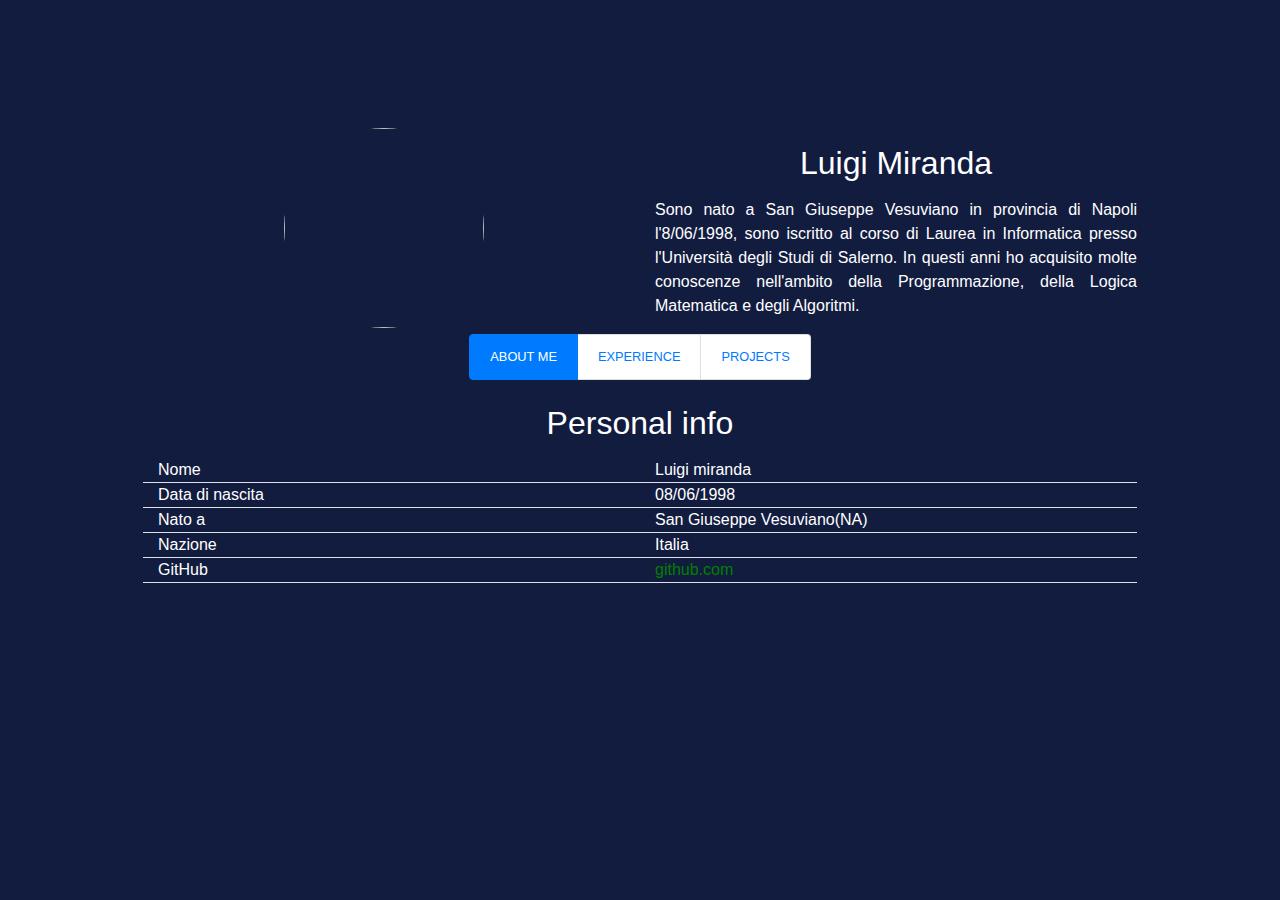
==== index.html @ d2292809 "upgrade google search" ====
<!DOCTYPE html>
<html lang="en">
<head>
  <meta charset="UTF-8">
  <meta name="viewport" content="width=device-width, initial-scale=1.0">
  <meta http-equiv="X-UA-Compatible" content="ie=edge">
  <meta http-equiv="Cache-Control" content="no-cache, no-store, must-revalidate">
  <meta http-equiv="Pragma" content="no-cache">
  <meta http-equiv="Expires" content="0">
  <title>Luigi Miranda</title>
  <link rel="stylesheet" href="https://stackpath.bootstrapcdn.com/bootstrap/4.5.2/css/bootstrap.min.css" integrity="sha384-JcKb8q3iqJ61gNV9KGb8thSsNjpSL0n8PARn9HuZOnIxN0hoP+VmmDGMN5t9UJ0Z" crossorigin="anonymous">
  <link rel="stylesheet" href="https://cdnjs.cloudflare.com/ajax/libs/font-awesome/5.14.0/css/all.min.css" integrity="sha512-1PKOgIY59xJ8Co8+NE6FZ+LOAZKjy+KY8iq0G4B3CyeY6wYHN3yt9PW0XpSriVlkMXe40PTKnXrLnZ9+fkDaog==" crossorigin="anonymous" />
  <link rel="icon" type="image/png" href="assets/images/favicon.ico">
  <link href="https://fonts.googleapis.com/css2?family=Inter:wght@400;700&display=swap" rel="stylesheet">
  <meta name="google-site-verification" content="UkN9KA8EFlXS-QkZfX7vEC8F8leZTqpJ5lcBjdOb5c4" />
  <style>
  body, html{ font-family: 'Intro', Arial, Helvetica, sans-serif; line-height: 1; font-size: 16px; box-sizing: border-box;margin: 0;padding: 0;}*,*:before,*:after{ box-sizing: border-box; }h1,h2,h3,h4,h5,h6, p, ol, ul{margin: 0 0 1rem 0;padding: 0;}ol,ul{padding-left: 20px;line-height: 1.5;}img{height: auto;}h1{font-size: 4rem;} h2{font-size: 3rem;} h3{font-size: 2rem;} h4{font-size: 1rem;} h5{font-size: 0.8rem;} h6{font-size: 0.6rem;}a{text-decoration:none}
  </style>
  <link rel="stylesheet" href="style.css">
</head>
<body>

  <div class="container text-center">
    <div class="row">
      <div class="col-md-12 col-lg-6">
        <div class="profile-img">
          <img src="./img/profilo.jpeg" alt="">
        </div>
      </div>
      <div style="color: white;"  class="mt-3 col-md-12 col-lg-6">
        <h3>Luigi Miranda</h3>
        <p class="text-justify">Sono nato a San Giuseppe Vesuviano in provincia di Napoli l'8/06/1998, sono iscritto al corso di Laurea in Informatica presso l'Università degli Studi di Salerno. In questi anni ho acquisito molte conoscenze nell'ambito della Programmazione, della Logica Matematica e degli Algoritmi.</p>
      </div>
  </div>
  </div>
  <section>
    <!-- ./content-switch -->
    <div class="d-flex justify-content-center">
      <div class="list-group list-group-horizontal-md" id="content-tabs" role="tablist">
        <a class="list-group-item small text-uppercase active" id="list-experience-list" data-toggle="list" href="#aboutme" role="tab">About me</a>
        <a class="list-group-item small text-uppercase" id="list-experience-list" data-toggle="list" href="#experience" role="tab">Experience</a>
        <a class="list-group-item small text-uppercase" id="list-projects-list" data-toggle="list" href="#projects" role="tab">Projects</a>
      </div>
    </div>
    <!-- ./content-switch -->
    <!-- ./content-body -->
    <div class="container pt-4 tab-content">
      <!-- ./aboutme-panel-->
      <div style="color: white;" class="tab-pane fade show active" id="aboutme" role="tabpanel">
        <h3 class="text-center" id="personal-info">Personal info</h3>
        <div class="container">
          <div class="row border-bottom">
            <div class="col end">
              <span>Nome</span>
            </div>
            <div class="col">
              Luigi miranda
            </div>
          </div>
          <div class="row border-bottom">
            <div class="col end text-nowrap">
              <span>Data di nascita</span>
            </div>
            <div class="col">
              08/06/1998
            </div>
          </div>
          <div class="row border-bottom">
            <div class="col  end">
              <span>Nato a</span>
            </div>
            <div class="col">
              San Giuseppe Vesuviano(NA)
            </div>
          </div>
          <div class="row border-bottom">
            <div class="col end">
              <span>Nazione</span>
            </div>
            <div class="col">
              Italia
            </div>
          </div>
          <div class="row border-bottom">
            <div class="col end">
              <span>GitHub</span>
            </div>
            <div class="col">
              <a style="text-decoration: none; color:green" href="https://github.com/luigimiranda" target="_blank">github.com</a>
            </div>
          </div>
        </div>
      </div>
      <!-- ./experience-panel-->
      <div class="tab-pane fade show" id="experience" role="tabpanel">
        <div class="row justify-content-lg-center">
          <div class="col-lg">
            <!-- Timeline -->
            <div class="timeline-container">
              <div class="timeline-block timeline-block-right">
                <div class="marker"></div>
                <div class="timeline-content">
                  <h3 class="timeline-h3">Olimpiadi della Matematica</h3>
                  <span class="timeline-span">Università Federico II di Napoli</span>
                  <p class="text-muted small mb-3">19/02/2015</p>
                  <p class="timeline-p text-justify">Classificato 21° nella graduatoria relativa alla gara provinciale delle olimpiadi della matematica svoltasi presso la sede di Monte S. Angelo dell'Università Federico II di Napoli.</p>
                </div>
              </div>
          
              <div class="timeline-block timeline-block-left">
                <div class="timeline-content">
                  <h3 class="timeline-h3">Second Year</h3>
                  <span class="timeline-span">Some work experience</span>
                  <p class="text-muted small mb-3">Experience Date</p>
                  <p class="timeline-p text-justify">Lorem ipsum dolor sit amet, consectetur adipisicing elit, sed do eiusmod tempor incididunt ut labore et dolore magna aliqua. Ut enim ad minim veniam, quis nostrud exercitation ullamco laboris nisi ut aliquip ex ea commodo consequat. Duis aute irure dolor in reprehenderit in voluptate.</p>
                </div>
                <div class="marker"></div>
              </div>
          
              <div class="timeline-block timeline-block-right">
                <div class="marker"></div>
                <div class="timeline-content">
                  <h3 class="timeline-h3">Third Year</h3>
                  <span class="timeline-span">Some work experience</span>
                  <p class="text-muted small mb-3">Experience Date</p>
                  <p class="timeline-p text-justify">Lorem ipsum dolor sit amet, consectetur adipisicing elit, sed do eiusmod tempor incididunt ut labore et dolore magna aliqua. Ut enim ad minim veniam, quis nostrud exercitation ullamco laboris nisi ut aliquip ex ea commodo consequat. Duis aute irure dolor in reprehenderit in voluptate.</p>
                </div>
              </div>
            </div>
            <!-- ./timeline -->
          </div>
        </div>
      </div>
      <!-- ./projects-panel-->
      <div class="tab-pane fade show" id="projects" role="tabpanel">
        <!-- TODO: Projects cards? Dunno. -->
        <div class="row justify-content-lg-center">
          <!-- ./project-1 -->
          <div class="col-lg-8 pb-3">
            <div class="card">
              <div class="card-body">
                <h4 class="card-title">Chemosmart</h4>
                <p class="card-text">WebApp per otimizzare il processso di schedulazione delle sedute chemioterapiche negli ospedali.</p>
                <ul class="list-inline social-icons">
                  <li class="list-inline-item"><a href="#"><i class="fas fa-link"></i></a></li>
                  <li class="list-inline-item"><a href="#" target="_blank"><i class="fab fa-github"></i></a></li>
                </ul>
              </div>
            </div>
          </div>
          <!-- Force next columns to break to new line -->
          <div class="w-100"></div>
          <!-- ./project-2 -->
          <div class="col-lg-8 pb-3">
            <div class="card">
              <div class="card-body">
                <h4 class="card-title">Snackz</h4>
                <p class="card-text">Ecommerce per la vendita di snack da tutto il mondo.</p>
                <ul class="list-inline social-icons">
                  <li class="list-inline-item"><a href="#"><i class="fas fa-link"></i></a></li>
                  <li class="list-inline-item"><a href="#" target="_blank"><i class="fab fa-github"></i></a></li>
                </ul>
              </div>
            </div>
          </div>
          <!-- Force next columns to break to new line -->
          <div class="w-100"></div>
          <!-- Force next columns to break to new line -->
          <div class="w-100"></div>
        </div>
      </div>
    </div>
  </section>
  
  

  <!-- JavaScript -->
  <script src="https://code.jquery.com/jquery-3.5.1.slim.min.js" integrity="sha384-DfXdz2htPH0lsSSs5nCTpuj/zy4C+OGpamoFVy38MVBnE+IbbVYUew+OrCXaRkfj" crossorigin="anonymous"></script>
  <script src="https://cdn.jsdelivr.net/npm/popper.js@1.16.1/dist/umd/popper.min.js" integrity="sha384-9/reFTGAW83EW2RDu2S0VKaIzap3H66lZH81PoYlFhbGU+6BZp6G7niu735Sk7lN" crossorigin="anonymous"></script>
  <script src="https://stackpath.bootstrapcdn.com/bootstrap/4.5.2/js/bootstrap.min.js" integrity="sha384-B4gt1jrGC7Jh4AgTPSdUtOBvfO8shuf57BaghqFfPlYxofvL8/KUEfYiJOMMV+rV" crossorigin="anonymous"></script>

</body>
</html>
---- style.css ----
body{
    color: #fff;
    background:#121c3f;
    padding: 10%;
    line-height: 1.5;
    height: 100vh;
}

.header{
    width: 100%;
}

.profile-img{
    width: 200px;
    height: 200px;
    border-radius: 50%;
    overflow: hidden;
    margin: auto;
}
.profile-img img{
    width: 100%;
    height: 100%;
    object-fit: cover;

}


.info h3{
    margin: 5px;
}
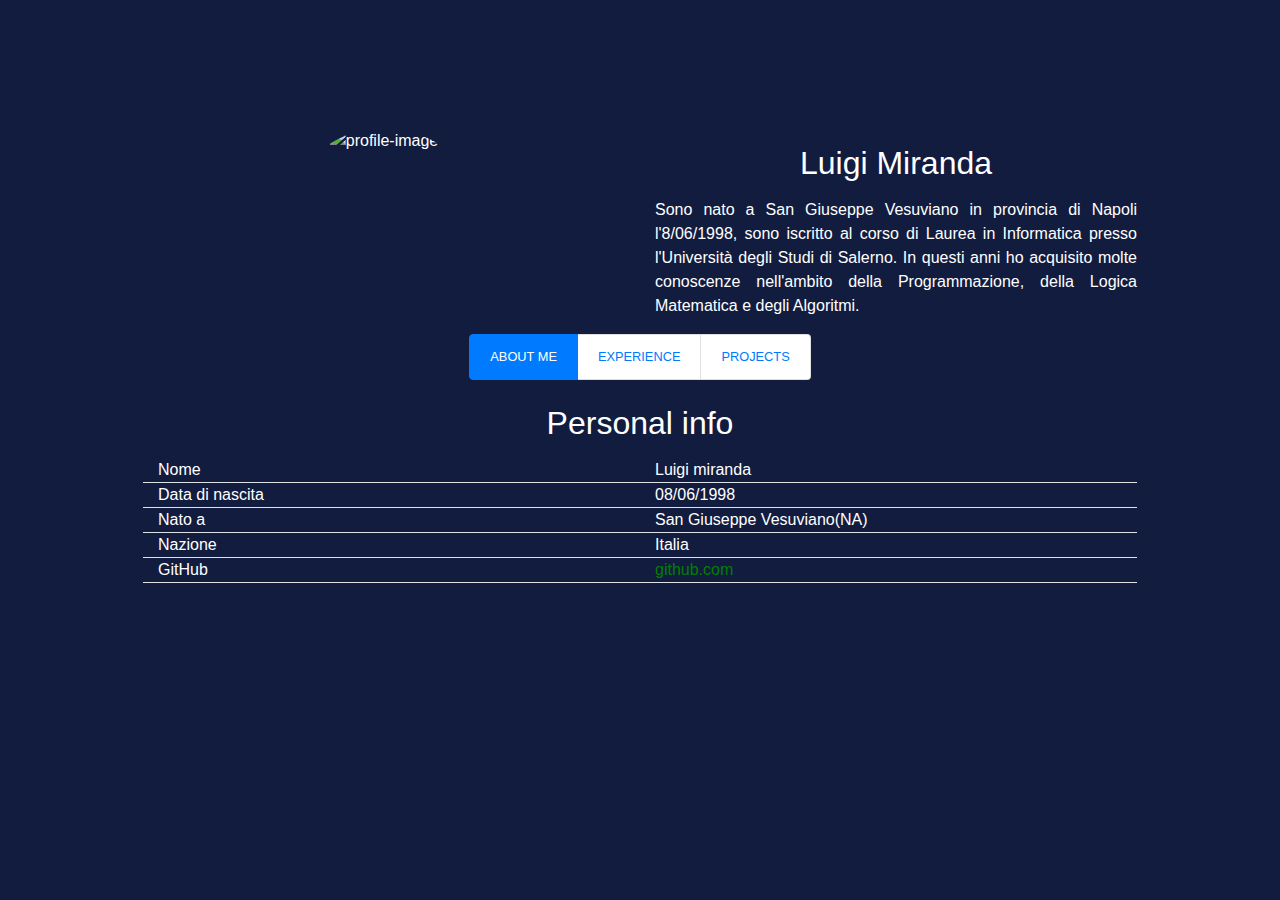
==== commit b2a6d11a: "upgrade alt tag" ====
--- a/index.html
+++ b/index.html
@@ -24,7 +24,7 @@
     <div class="row">
       <div class="col-md-12 col-lg-6">
         <div class="profile-img">
-          <img src="./img/profilo.jpeg" alt="">
+          <img src="./img/profilo.jpeg" alt="profile-image">
         </div>
       </div>
       <div style="color: white;"  class="mt-3 col-md-12 col-lg-6">
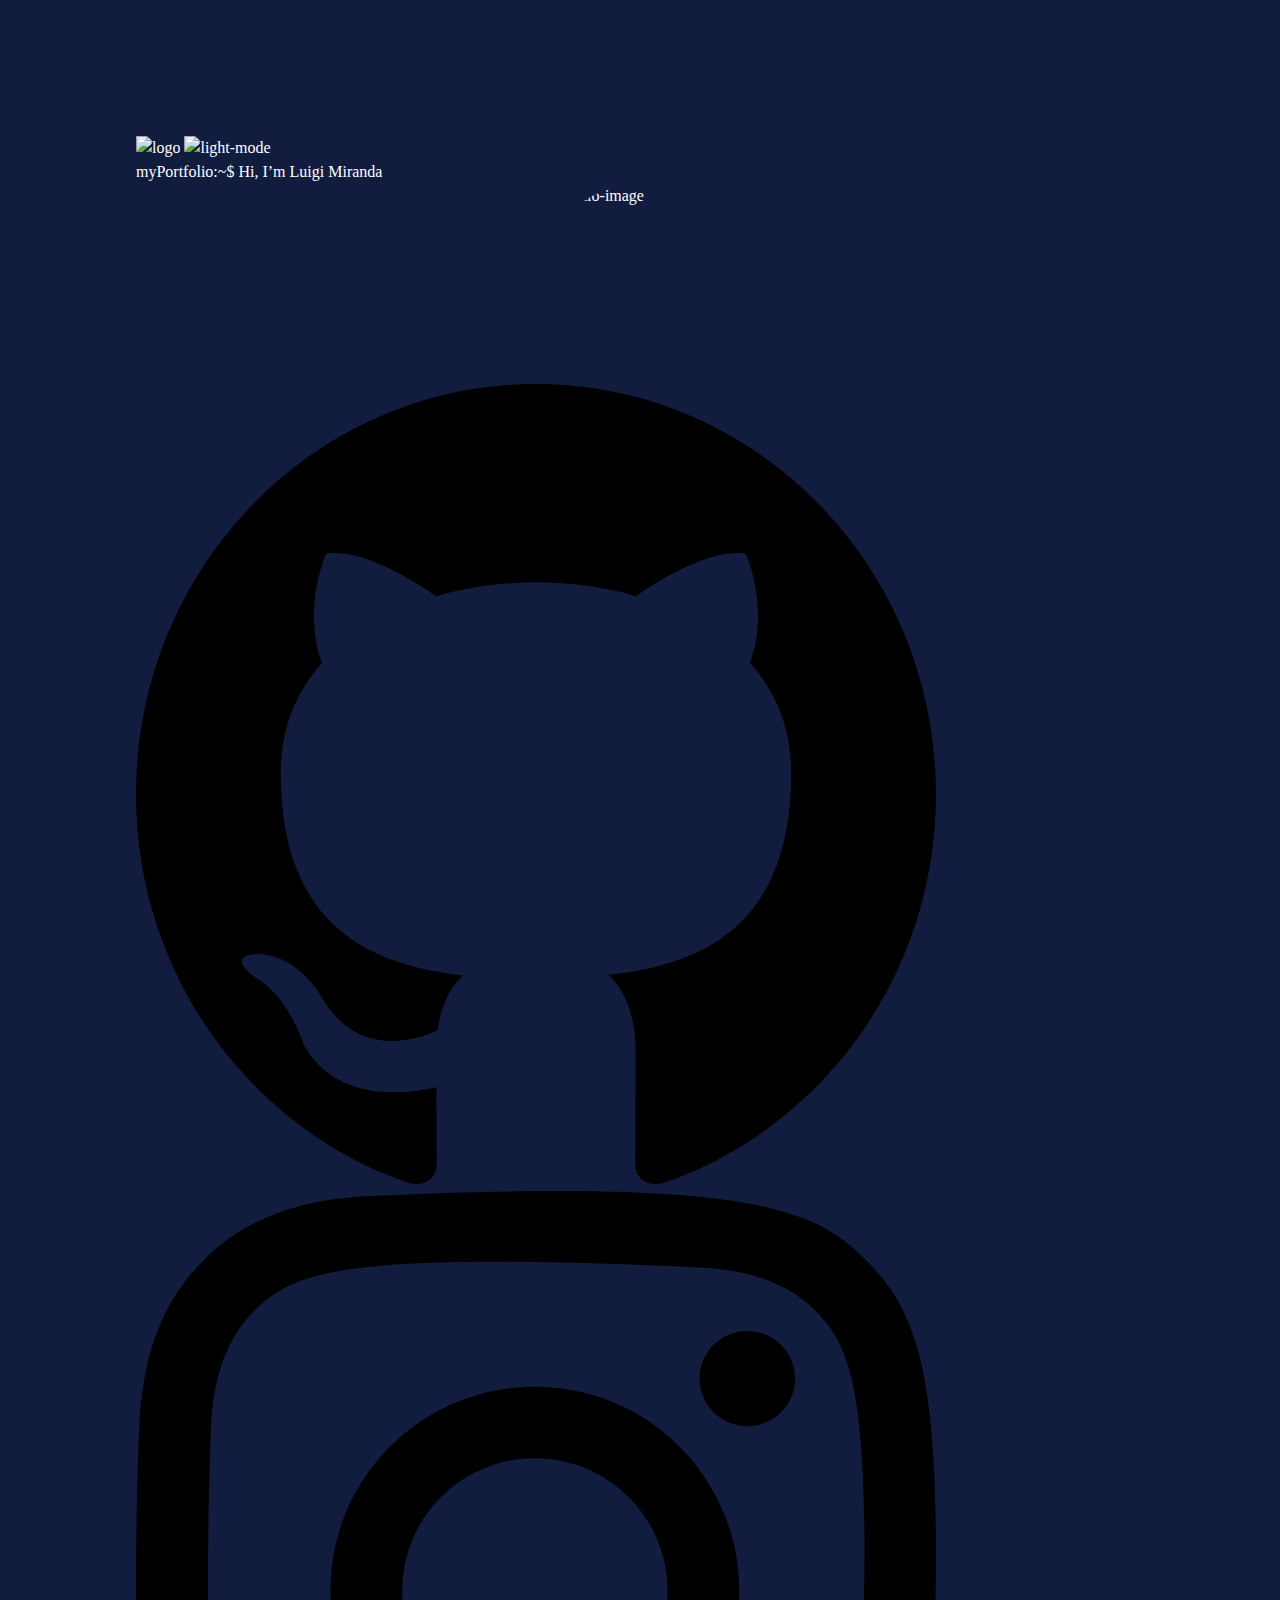
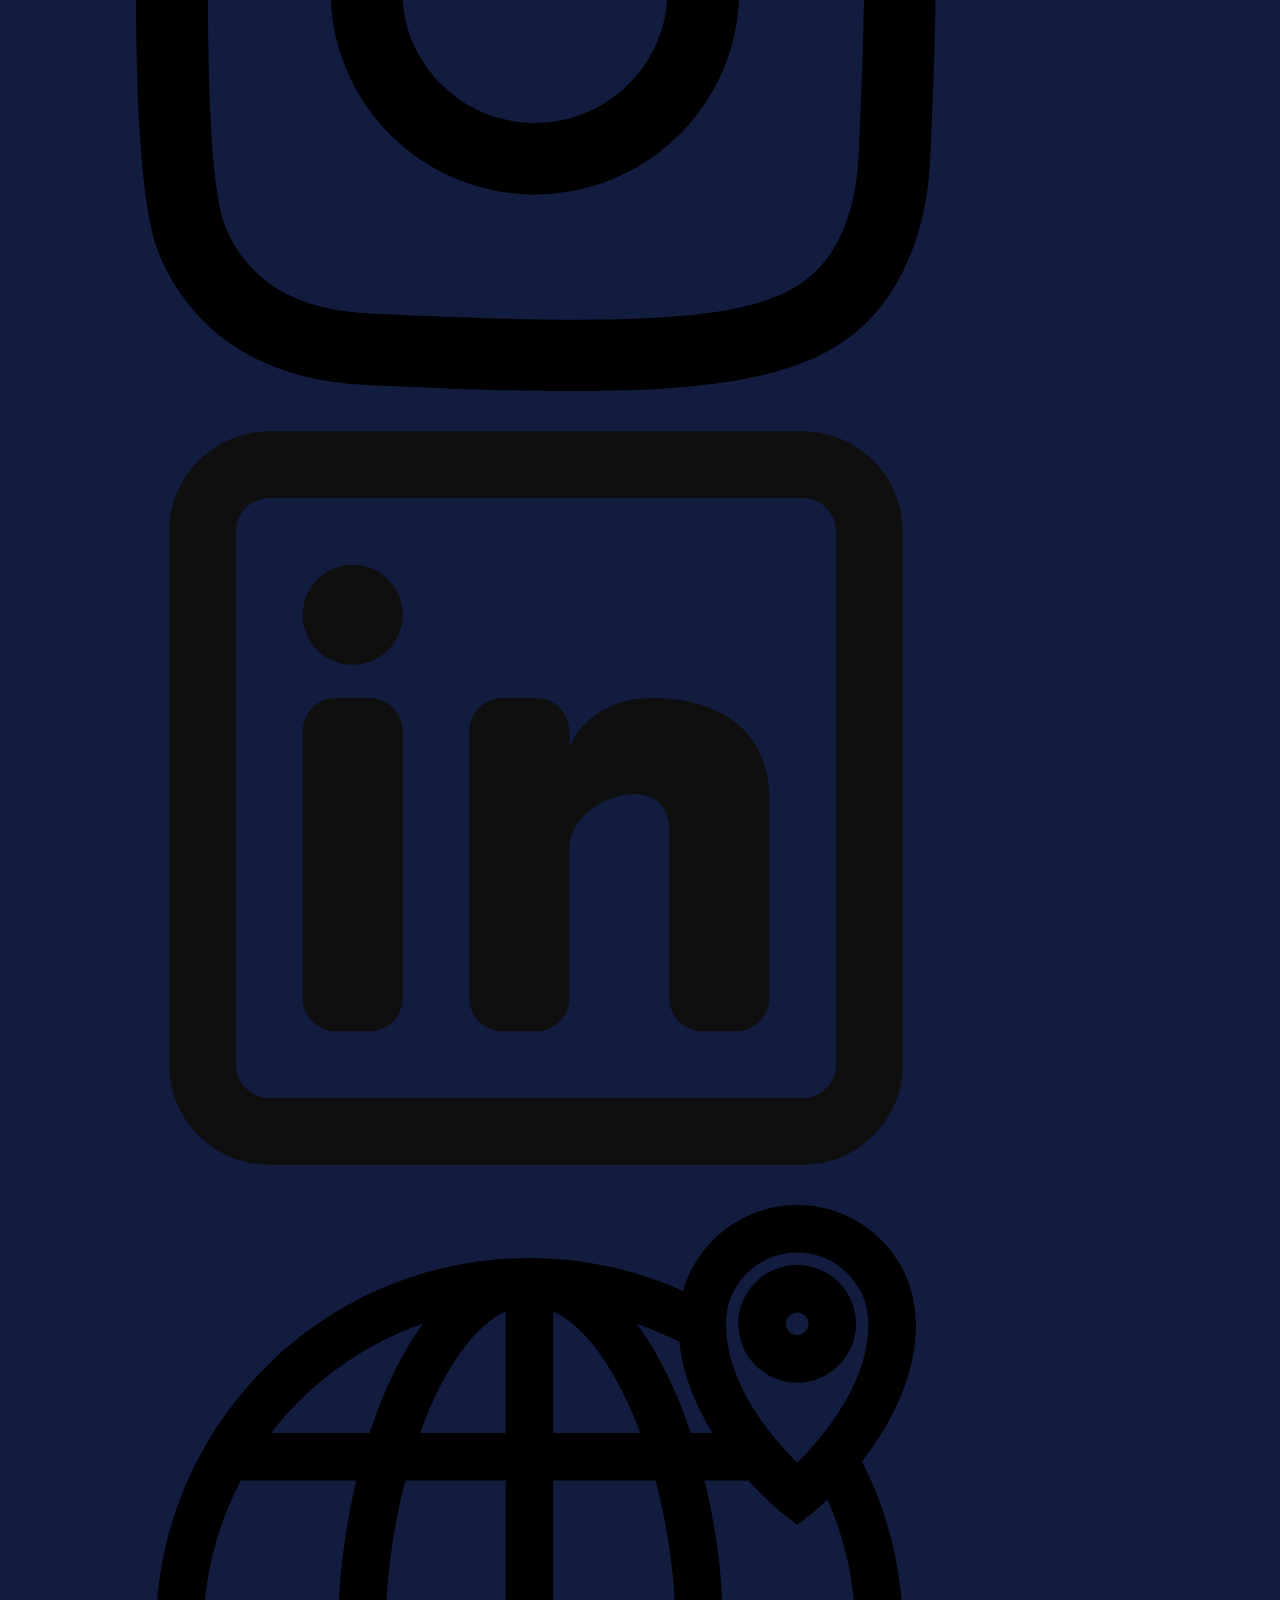
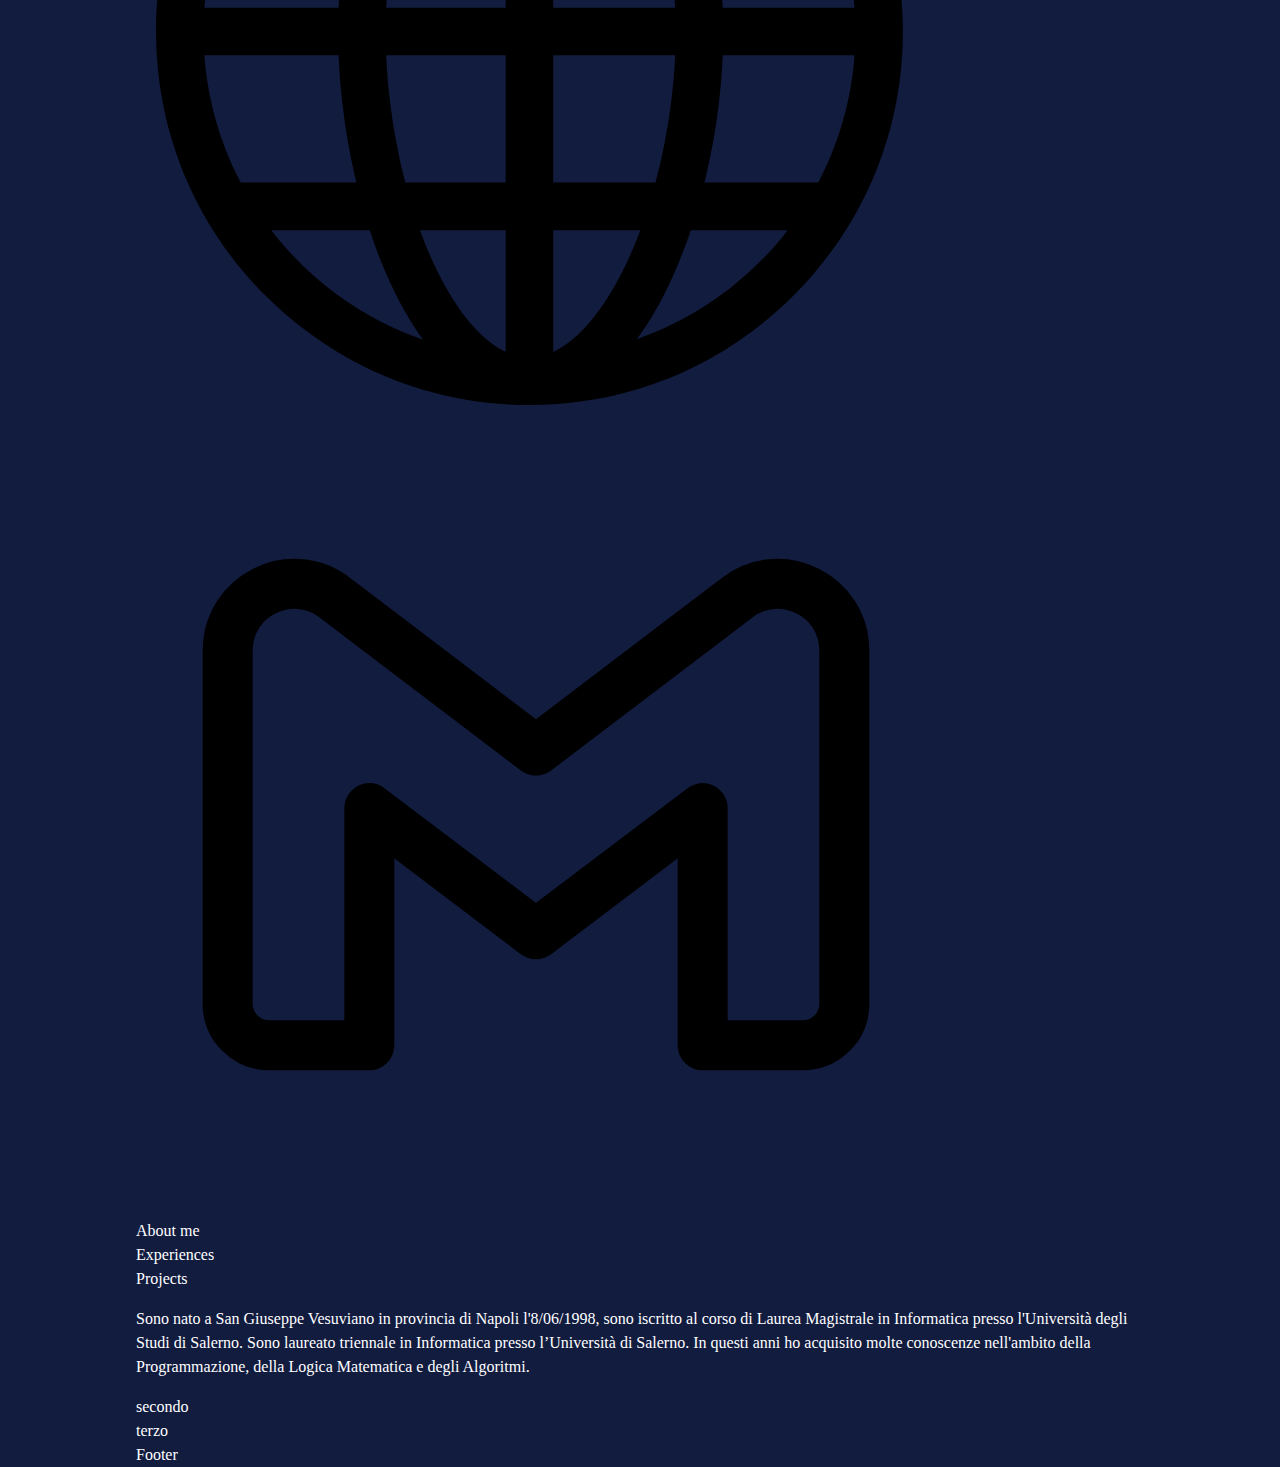
==== commit 38e94013: "ADD DARK MODE SWITCH BUTTON. FOLDER IMG ORGANIZATION" ====
--- a/index.html
+++ b/index.html
@@ -1,183 +1,88 @@
 <!DOCTYPE html>
 <html lang="en">
-<head>
-  <meta charset="UTF-8">
-  <meta name="viewport" content="width=device-width, initial-scale=1.0">
-  <meta http-equiv="X-UA-Compatible" content="ie=edge">
-  <meta http-equiv="Cache-Control" content="no-cache, no-store, must-revalidate">
-  <meta http-equiv="Pragma" content="no-cache">
-  <meta http-equiv="Expires" content="0">
-  <title>Luigi Miranda</title>
-  <link rel="stylesheet" href="https://stackpath.bootstrapcdn.com/bootstrap/4.5.2/css/bootstrap.min.css" integrity="sha384-JcKb8q3iqJ61gNV9KGb8thSsNjpSL0n8PARn9HuZOnIxN0hoP+VmmDGMN5t9UJ0Z" crossorigin="anonymous">
-  <link rel="stylesheet" href="https://cdnjs.cloudflare.com/ajax/libs/font-awesome/5.14.0/css/all.min.css" integrity="sha512-1PKOgIY59xJ8Co8+NE6FZ+LOAZKjy+KY8iq0G4B3CyeY6wYHN3yt9PW0XpSriVlkMXe40PTKnXrLnZ9+fkDaog==" crossorigin="anonymous" />
-  <link rel="icon" type="image/png" href="assets/images/favicon.ico">
-  <link href="https://fonts.googleapis.com/css2?family=Inter:wght@400;700&display=swap" rel="stylesheet">
-  <meta name="google-site-verification" content="UkN9KA8EFlXS-QkZfX7vEC8F8leZTqpJ5lcBjdOb5c4" />
-  <style>
-  body, html{ font-family: 'Intro', Arial, Helvetica, sans-serif; line-height: 1; font-size: 16px; box-sizing: border-box;margin: 0;padding: 0;}*,*:before,*:after{ box-sizing: border-box; }h1,h2,h3,h4,h5,h6, p, ol, ul{margin: 0 0 1rem 0;padding: 0;}ol,ul{padding-left: 20px;line-height: 1.5;}img{height: auto;}h1{font-size: 4rem;} h2{font-size: 3rem;} h3{font-size: 2rem;} h4{font-size: 1rem;} h5{font-size: 0.8rem;} h6{font-size: 0.6rem;}a{text-decoration:none}
-  </style>
-  <link rel="stylesheet" href="style.css">
-</head>
-<body>
+    <head>
+        <meta charset="UTF-8">
+        <meta name="viewport" content="width=device-width, initial-scale=1.0">
+        <link
+            href="https://fonts.googleapis.com/css2?family=Inter:wght@400;700&display=swap"
+            rel="stylesheet">
+        <meta name="google-site-verification"
+            content="UkN9KA8EFlXS-QkZfX7vEC8F8leZTqpJ5lcBjdOb5c4" />
 
-  <div class="container text-center">
-    <div class="row">
-      <div class="col-md-12 col-lg-6">
-        <div class="profile-img">
-          <img src="./img/profilo.jpeg" alt="profile-image">
+        <link rel="preconnect" href="https://fonts.googleapis.com">
+        <link rel="preconnect" href="https://fonts.gstatic.com" crossorigin>
+        <link
+            href="https://fonts.googleapis.com/css2?family=Roboto:ital,wght@0,100;0,300;0,400;0,500;0,700;0,900;1,100;1,300;1,400;1,500;1,700;1,900&display=swap"
+            rel="stylesheet">
+
+        <link rel="stylesheet" href="style.css">
+        <title>Luigi Miranda</title>
+    </head>
+    <body>
+        <div class="grid-container">
+            <div class="header-item">
+                <img class="nav-icon" src="img/logo.svg" alt="logo">
+                <img class="nav-icon dark-light-mode" id="dark" src="img/light-mode.svg" alt="light-mode">
+                <img class="nav-icon dark-light-mode" id="light" src="img/dark-mode.svg" alt="dark-mode" style="display: none;">
+            </div>
+            <div class="title-item">
+                <span id="prompt">myPortfolio:~$</span>
+                <span id="hello">Hi, I’m</span>
+                <span id="title-name">Luigi Miranda</span>
+            </div>
+            <div class="img-item">
+                <div class="profile-img">
+                    <img src="img/profilo.jpeg" alt="profilo-image">
+                </div>
+            </div>
+            <div class="social-item">
+                <img class="nav-icon"src="img/social-icon/github.svg" alt="github-icon">
+                <img class="nav-icon"src="img/social-icon/instagram.svg" alt="instagram-icon">
+                <img class="nav-icon"src="img/social-icon/linkedin.svg" alt="linkedin-icon">
+                <img class="nav-icon"src="img/social-icon/map.svg" alt="maps-icon">
+                <img class="nav-icon"src="img/social-icon/gmail.svg" alt="mail-icon">
+            </div>
+            <div class="selection-item">
+                <div class="selection-item-button focus" id="about">About
+                    me</div>
+                <div class="selection-item-button" id="experiences">Experiences</div>
+                <div class="selection-item-button"
+                     id="projects">Projects</div>
+            </div>
+            <div class="content-item" id="about-content">
+                <p>Sono nato a San Giuseppe Vesuviano in provincia di Napoli
+                    l'8/06/1998,
+                    sono iscritto al corso di Laurea Magistrale in
+                    Informatica presso
+                    l'Università degli Studi di Salerno. Sono laureato
+                    triennale in
+                    Informatica presso l’Università di Salerno. In questi
+                    anni ho acquisito
+                    molte conoscenze nell'ambito della Programmazione, della
+                    Logica
+                    Matematica e degli Algoritmi.
+                </p>
+            </div>
+
+            <div class="content-item hide" id="experiences-content">
+                secondo
+            </div>
+            <div class="content-item hide" id="projects-content">
+                terzo
+            </div>
+            <div class="footer-item">
+                Footer
+            </div>
         </div>
-      </div>
-      <div style="color: white;"  class="mt-3 col-md-12 col-lg-6">
-        <h3>Luigi Miranda</h3>
-        <p class="text-justify">Sono nato a San Giuseppe Vesuviano in provincia di Napoli l'8/06/1998, sono iscritto al corso di Laurea in Informatica presso l'Università degli Studi di Salerno. In questi anni ho acquisito molte conoscenze nell'ambito della Programmazione, della Logica Matematica e degli Algoritmi.</p>
-      </div>
-  </div>
-  </div>
-  <section>
-    <!-- ./content-switch -->
-    <div class="d-flex justify-content-center">
-      <div class="list-group list-group-horizontal-md" id="content-tabs" role="tablist">
-        <a class="list-group-item small text-uppercase active" id="list-experience-list" data-toggle="list" href="#aboutme" role="tab">About me</a>
-        <a class="list-group-item small text-uppercase" id="list-experience-list" data-toggle="list" href="#experience" role="tab">Experience</a>
-        <a class="list-group-item small text-uppercase" id="list-projects-list" data-toggle="list" href="#projects" role="tab">Projects</a>
-      </div>
-    </div>
-    <!-- ./content-switch -->
-    <!-- ./content-body -->
-    <div class="container pt-4 tab-content">
-      <!-- ./aboutme-panel-->
-      <div style="color: white;" class="tab-pane fade show active" id="aboutme" role="tabpanel">
-        <h3 class="text-center" id="personal-info">Personal info</h3>
-        <div class="container">
-          <div class="row border-bottom">
-            <div class="col end">
-              <span>Nome</span>
-            </div>
-            <div class="col">
-              Luigi miranda
-            </div>
-          </div>
-          <div class="row border-bottom">
-            <div class="col end text-nowrap">
-              <span>Data di nascita</span>
-            </div>
-            <div class="col">
-              08/06/1998
-            </div>
-          </div>
-          <div class="row border-bottom">
-            <div class="col  end">
-              <span>Nato a</span>
-            </div>
-            <div class="col">
-              San Giuseppe Vesuviano(NA)
-            </div>
-          </div>
-          <div class="row border-bottom">
-            <div class="col end">
-              <span>Nazione</span>
-            </div>
-            <div class="col">
-              Italia
-            </div>
-          </div>
-          <div class="row border-bottom">
-            <div class="col end">
-              <span>GitHub</span>
-            </div>
-            <div class="col">
-              <a style="text-decoration: none; color:green" href="https://github.com/luigimiranda" target="_blank">github.com</a>
-            </div>
-          </div>
-        </div>
-      </div>
-      <!-- ./experience-panel-->
-      <div class="tab-pane fade show" id="experience" role="tabpanel">
-        <div class="row justify-content-lg-center">
-          <div class="col-lg">
-            <!-- Timeline -->
-            <div class="timeline-container">
-              <div class="timeline-block timeline-block-right">
-                <div class="marker"></div>
-                <div class="timeline-content">
-                  <h3 class="timeline-h3">Olimpiadi della Matematica</h3>
-                  <span class="timeline-span">Università Federico II di Napoli</span>
-                  <p class="text-muted small mb-3">19/02/2015</p>
-                  <p class="timeline-p text-justify">Classificato 21° nella graduatoria relativa alla gara provinciale delle olimpiadi della matematica svoltasi presso la sede di Monte S. Angelo dell'Università Federico II di Napoli.</p>
-                </div>
-              </div>
-          
-              <div class="timeline-block timeline-block-left">
-                <div class="timeline-content">
-                  <h3 class="timeline-h3">Second Year</h3>
-                  <span class="timeline-span">Some work experience</span>
-                  <p class="text-muted small mb-3">Experience Date</p>
-                  <p class="timeline-p text-justify">Lorem ipsum dolor sit amet, consectetur adipisicing elit, sed do eiusmod tempor incididunt ut labore et dolore magna aliqua. Ut enim ad minim veniam, quis nostrud exercitation ullamco laboris nisi ut aliquip ex ea commodo consequat. Duis aute irure dolor in reprehenderit in voluptate.</p>
-                </div>
-                <div class="marker"></div>
-              </div>
-          
-              <div class="timeline-block timeline-block-right">
-                <div class="marker"></div>
-                <div class="timeline-content">
-                  <h3 class="timeline-h3">Third Year</h3>
-                  <span class="timeline-span">Some work experience</span>
-                  <p class="text-muted small mb-3">Experience Date</p>
-                  <p class="timeline-p text-justify">Lorem ipsum dolor sit amet, consectetur adipisicing elit, sed do eiusmod tempor incididunt ut labore et dolore magna aliqua. Ut enim ad minim veniam, quis nostrud exercitation ullamco laboris nisi ut aliquip ex ea commodo consequat. Duis aute irure dolor in reprehenderit in voluptate.</p>
-                </div>
-              </div>
-            </div>
-            <!-- ./timeline -->
-          </div>
-        </div>
-      </div>
-      <!-- ./projects-panel-->
-      <div class="tab-pane fade show" id="projects" role="tabpanel">
-        <!-- TODO: Projects cards? Dunno. -->
-        <div class="row justify-content-lg-center">
-          <!-- ./project-1 -->
-          <div class="col-lg-8 pb-3">
-            <div class="card">
-              <div class="card-body">
-                <h4 class="card-title">Chemosmart</h4>
-                <p class="card-text">WebApp per otimizzare il processso di schedulazione delle sedute chemioterapiche negli ospedali.</p>
-                <ul class="list-inline social-icons">
-                  <li class="list-inline-item"><a href="#"><i class="fas fa-link"></i></a></li>
-                  <li class="list-inline-item"><a href="#" target="_blank"><i class="fab fa-github"></i></a></li>
-                </ul>
-              </div>
-            </div>
-          </div>
-          <!-- Force next columns to break to new line -->
-          <div class="w-100"></div>
-          <!-- ./project-2 -->
-          <div class="col-lg-8 pb-3">
-            <div class="card">
-              <div class="card-body">
-                <h4 class="card-title">Snackz</h4>
-                <p class="card-text">Ecommerce per la vendita di snack da tutto il mondo.</p>
-                <ul class="list-inline social-icons">
-                  <li class="list-inline-item"><a href="#"><i class="fas fa-link"></i></a></li>
-                  <li class="list-inline-item"><a href="#" target="_blank"><i class="fab fa-github"></i></a></li>
-                </ul>
-              </div>
-            </div>
-          </div>
-          <!-- Force next columns to break to new line -->
-          <div class="w-100"></div>
-          <!-- Force next columns to break to new line -->
-          <div class="w-100"></div>
-        </div>
-      </div>
-    </div>
-  </section>
-  
-  
 
-  <!-- JavaScript -->
-  <script src="https://code.jquery.com/jquery-3.5.1.slim.min.js" integrity="sha384-DfXdz2htPH0lsSSs5nCTpuj/zy4C+OGpamoFVy38MVBnE+IbbVYUew+OrCXaRkfj" crossorigin="anonymous"></script>
-  <script src="https://cdn.jsdelivr.net/npm/popper.js@1.16.1/dist/umd/popper.min.js" integrity="sha384-9/reFTGAW83EW2RDu2S0VKaIzap3H66lZH81PoYlFhbGU+6BZp6G7niu735Sk7lN" crossorigin="anonymous"></script>
-  <script src="https://stackpath.bootstrapcdn.com/bootstrap/4.5.2/js/bootstrap.min.js" integrity="sha384-B4gt1jrGC7Jh4AgTPSdUtOBvfO8shuf57BaghqFfPlYxofvL8/KUEfYiJOMMV+rV" crossorigin="anonymous"></script>
 
-</body>
+
+
+
+
+        <script src="script.js">
+
+            
+        </script>
+    </body>
 </html>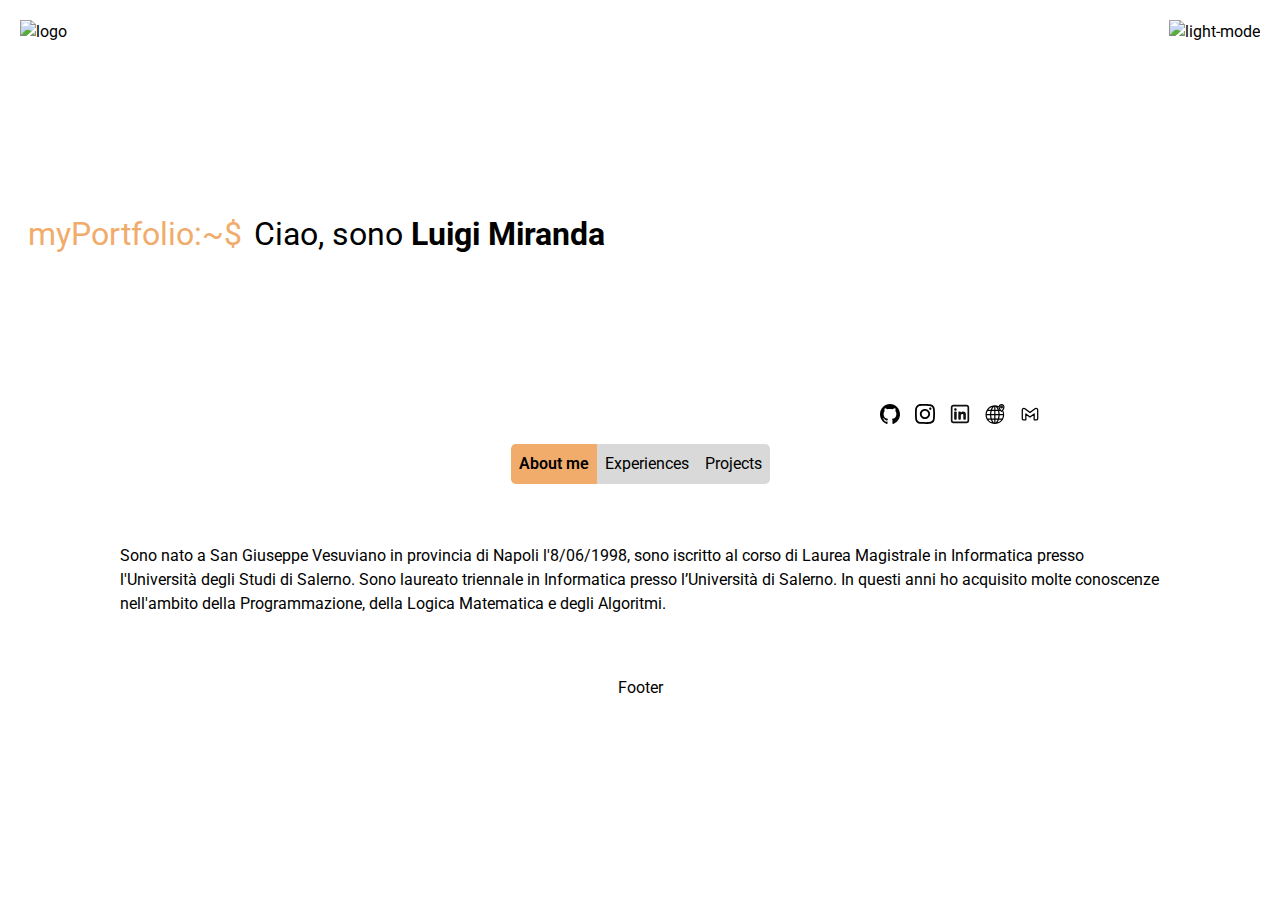
==== commit 5b701a54: "Update title" ====
--- a/index.html
+++ b/index.html
@@ -8,27 +8,46 @@
             rel="stylesheet">
         <meta name="google-site-verification"
             content="UkN9KA8EFlXS-QkZfX7vEC8F8leZTqpJ5lcBjdOb5c4" />
-
         <link rel="preconnect" href="https://fonts.googleapis.com">
         <link rel="preconnect" href="https://fonts.gstatic.com" crossorigin>
         <link
             href="https://fonts.googleapis.com/css2?family=Roboto:ital,wght@0,100;0,300;0,400;0,500;0,700;0,900;1,100;1,300;1,400;1,500;1,700;1,900&display=swap"
             rel="stylesheet">
-
         <link rel="stylesheet" href="style.css">
+        <link rel="icon" href="favicon.svg" sizes="any" type="image/svg+xml">
+        <meta name="description" content="Luigi Miranda personal website">
+        <meta name="author" content="Luigi Miranda">
         <title>Luigi Miranda</title>
     </head>
     <body>
         <div class="grid-container">
             <div class="header-item">
                 <img class="nav-icon" src="img/logo.svg" alt="logo">
-                <img class="nav-icon dark-light-mode" id="dark" src="img/light-mode.svg" alt="light-mode">
-                <img class="nav-icon dark-light-mode" id="light" src="img/dark-mode.svg" alt="dark-mode" style="display: none;">
+                <img class="nav-icon dark-light-mode" id="dark"
+                    src="img/light-mode.svg" alt="light-mode">
+                <img class="nav-icon dark-light-mode" id="light"
+                    src="img/dark-mode.svg" alt="dark-mode"
+                    style="display: none;">
             </div>
             <div class="title-item">
-                <span id="prompt">myPortfolio:~$</span>
-                <span id="hello">Hi, I’m</span>
-                <span id="title-name">Luigi Miranda</span>
+                <h1>
+                    <span id="prompt">myPortfolio:~$</span>
+                    <span id="hello">Ciao, sono <span id="title-name">Luigi Miranda</span> </span>
+                </h1>
+                <!-- <div class="terminal-info">
+                    <div class="terminal-info-navbar">
+                        <img src="img/close-icon.svg" alt="close-icon">
+                    </div>
+                    <div class="terminal-info-content">
+                        <div class="terminal-info-content-text">
+                            Download my CV -------\>
+                        </div>
+                        <div class="terminal-info-content-img">
+                            <img src="img/curriculum.svg" alt="curriculum-icon">
+                        </div>
+                    </div>
+                </div>  -->
+                
             </div>
             <div class="img-item">
                 <div class="profile-img">
@@ -36,18 +55,24 @@
                 </div>
             </div>
             <div class="social-item">
-                <img class="nav-icon"src="img/social-icon/github.svg" alt="github-icon">
-                <img class="nav-icon"src="img/social-icon/instagram.svg" alt="instagram-icon">
-                <img class="nav-icon"src="img/social-icon/linkedin.svg" alt="linkedin-icon">
-                <img class="nav-icon"src="img/social-icon/map.svg" alt="maps-icon">
-                <img class="nav-icon"src="img/social-icon/gmail.svg" alt="mail-icon">
+                <a href="https://github.com/luigimiranda"><img class="nav-icon" src="img/social-icon/github.svg"
+                    alt="github-icon"></a>
+                <img class="nav-icon" src="img/social-icon/instagram.svg"
+                    alt="instagram-icon">
+                <img class="nav-icon" src="img/social-icon/linkedin.svg"
+                    alt="linkedin-icon">
+                <img class="nav-icon" src="img/social-icon/map.svg"
+                    alt="maps-icon">
+                <img class="nav-icon" src="img/social-icon/gmail.svg"
+                    alt="mail-icon">
             </div>
             <div class="selection-item">
                 <div class="selection-item-button focus" id="about">About
                     me</div>
-                <div class="selection-item-button" id="experiences">Experiences</div>
                 <div class="selection-item-button"
-                     id="projects">Projects</div>
+                    id="experiences">Experiences</div>
+                <div class="selection-item-button"
+                    id="projects">Projects</div>
             </div>
             <div class="content-item" id="about-content">
                 <p>Sono nato a San Giuseppe Vesuviano in provincia di Napoli
@@ -75,11 +100,6 @@
             </div>
         </div>
 
-
-
-
-
-
         <script src="script.js">
 
             
--- a/style.css
+++ b/style.css
@@ -1,30 +1,347 @@
-body{
-    color: #fff;
-    background:#121c3f;
-    padding: 10%;
+/*
+  1. Use a more-intuitive box-sizing model.
+*/
+*,
+*::before,
+*::after {
+    box-sizing: border-box;
+}
+
+/*
+    2. Remove default margin
+  */
+* {
+    margin: 0;
+    font-family: "Roboto", sans-serif;
+    font-weight: 400;
+    font-style: normal;
+}
+
+/*
+    Typographic tweaks!
+    3. Add accessible line-height
+    4. Improve text rendering
+  */
+body {
     line-height: 1.5;
-    height: 100vh;
-}
-
-.header{
+    -webkit-font-smoothing: antialiased;
+}
+
+/*
+    5. Improve media defaults
+  */
+img,
+picture,
+video,
+canvas,
+svg {
+    display: block;
+    max-width: 100%;
+}
+
+/*
+    6. Remove built-in form typography styles
+  */
+input,
+button,
+textarea,
+select {
+    font: inherit;
+}
+
+/*
+    7. Avoid text overflows
+  */
+p,
+h1,
+h2,
+h3,
+h4,
+h5,
+h6 {
+    overflow-wrap: break-word;
+}
+
+/*
+    8. Create a root stacking context
+  */
+#root,
+#__next {
+    isolation: isolate;
+}
+
+
+
+
+/*
+GRID CONTAINER
+*/
+.grid-container {
+    display: grid;
+    grid-template-columns: 1fr;
+    height: 100%;
+}
+
+
+/*
+HEADER
+*/
+.header-item {
     width: 100%;
-}
-
-.profile-img{
+    display: flex;
+    justify-content: space-between;
+    padding: 20px;
+}
+
+/*
+  TITLE PAGE
+  */
+.title-item {
+    align-items: center;
+    display: flex;
+    justify-content: center;
+    padding: 20px;
+}
+
+#prompt {
+
+    color: #F1AC6C;
+
+}
+
+#title-name {
+    font-weight: bold;
+}
+
+#prompt,
+#hello,
+#title-name {
+    margin-right: 4px;
+    /* Aggiunge uno spazio tra gli span */
+}
+
+
+/*
+  PROFILE IMAGE
+  */
+.profile-img {
+    margin: 20px auto;
     width: 200px;
     height: 200px;
-    border-radius: 50%;
+    border-radius: 35%;
     overflow: hidden;
-    margin: auto;
-}
-.profile-img img{
+    position: relative;
+}
+
+.profile-img img {
     width: 100%;
-    height: 100%;
-    object-fit: cover;
-
-}
-
-
-.info h3{
-    margin: 5px;
-}
+    /* L'immagine si adatta alla larghezza del suo contenitore */
+    height: auto;
+    /* L'altezza si adatta proporzionalmente */
+    position: relative;
+    /* Per consentire l'uso di top */
+    top: -30px;
+}
+
+/*
+  SOCIAL ICONS
+  */
+.social-item {
+    display: flex;
+    justify-content: center;
+    gap: 15px;
+}
+
+.social-item img {
+    width: 20px;
+}
+
+/*
+  NAVBAR SELECTION 
+  */
+.selection-item {
+    display: flex;
+    justify-content: center;
+    padding: 20px;
+}
+
+.selection-item-button {
+    background-color: #D9D9D9;
+    padding: 8px;
+}
+
+.selection-item-button:hover {
+    cursor: pointer;
+}
+
+.focus {
+    font-weight: 600;
+    background-color: #F1AC6C;
+}
+
+#about {
+    border-radius: 5px 0 0 5px;
+}
+
+#projects {
+    border-radius: 0 5px 5px 0;
+}
+
+
+/*
+  CONTENT OF SETCION: ABOUT ME, EXPEREINCES, PROJECTS
+  */
+.content-item {
+    padding: 20px;
+}
+
+
+/*
+  FOOTER
+*/
+.footer-item {
+    display: flex;
+    justify-content: center;
+    padding: 20px;
+    
+}
+
+/*NASCONDI CONTENT AL CLICK*/
+.hide{
+    display: none; 
+ }
+ 
+
+
+ .terminal-info-navbar{
+    display: none;
+ }
+
+ .terminal-info-content {
+    display: none;
+ }
+
+@media (min-width: 766px) {
+    .grid-container {
+        grid-template-columns: 1fr 1fr;
+    }
+
+   .header-item {
+    grid-column: 1/3;
+ 
+
+   }
+
+   .title-item{
+    grid-column: 1/2;
+    
+   }
+
+   .img-item{
+    grid-column: 2/3;
+    
+   }
+
+   .social-item {
+    grid-column: 2/3;
+  
+   }
+   .selection-item {
+    grid-column: 1/3;
+  
+   }
+    .content-item {
+        grid-column: 1/3;
+  
+    }
+
+    
+    .footer-item{
+        grid-column: 1/3;
+
+    }
+    .profile-img {
+        width: 300px;
+        height: 300px;
+        border-radius: 35%;
+        overflow: hidden;
+        position: relative;
+    }
+
+    .content-item{
+        padding: 20px 100px;
+        margin: 20px;
+    }
+  
+    .title-item{
+        justify-content: center;
+        flex-direction: column;
+    }
+
+    .terminal-info {
+        width: 100%;
+        max-width: 600px;
+        height: 100%;
+        max-height: 400px;
+        border: 5px solid black;
+        border-radius: 5px;
+        margin: 10px;
+    }
+
+    .terminal-info-navbar {
+        width: 100%;
+        height: 15%;
+        border-bottom: 2px solid black;
+        
+        display: flex;
+        justify-content: flex-end;
+    }
+
+    .terminal-info-content{
+        display: block;
+        
+    }
+
+    .terminal-info-content {
+        height: 85%;
+        display: flex;
+        justify-content: space-around;
+    }
+    .terminal-info-content-text {
+        display: flex;
+        justify-content: center; 
+        align-items: center;
+        height: 100%;  
+        font-weight: 600;  
+        font-size: 1.3em;
+    }
+    .terminal-info-content-img {
+        display: flex;
+        justify-content: center; 
+        align-items: center;
+        height: 100%;    
+    }
+    .terminal-info-content-img img {
+        width: 100px;
+    }
+
+    
+    
+}
+
+
+/*
+DARK MODE
+*/
+.dark-light-mode {
+    cursor: pointer;
+}
+.dark-mode{
+    background-color: black;
+    color:white;
+}
+
+.dark{
+    filter: invert(100%);
+
+}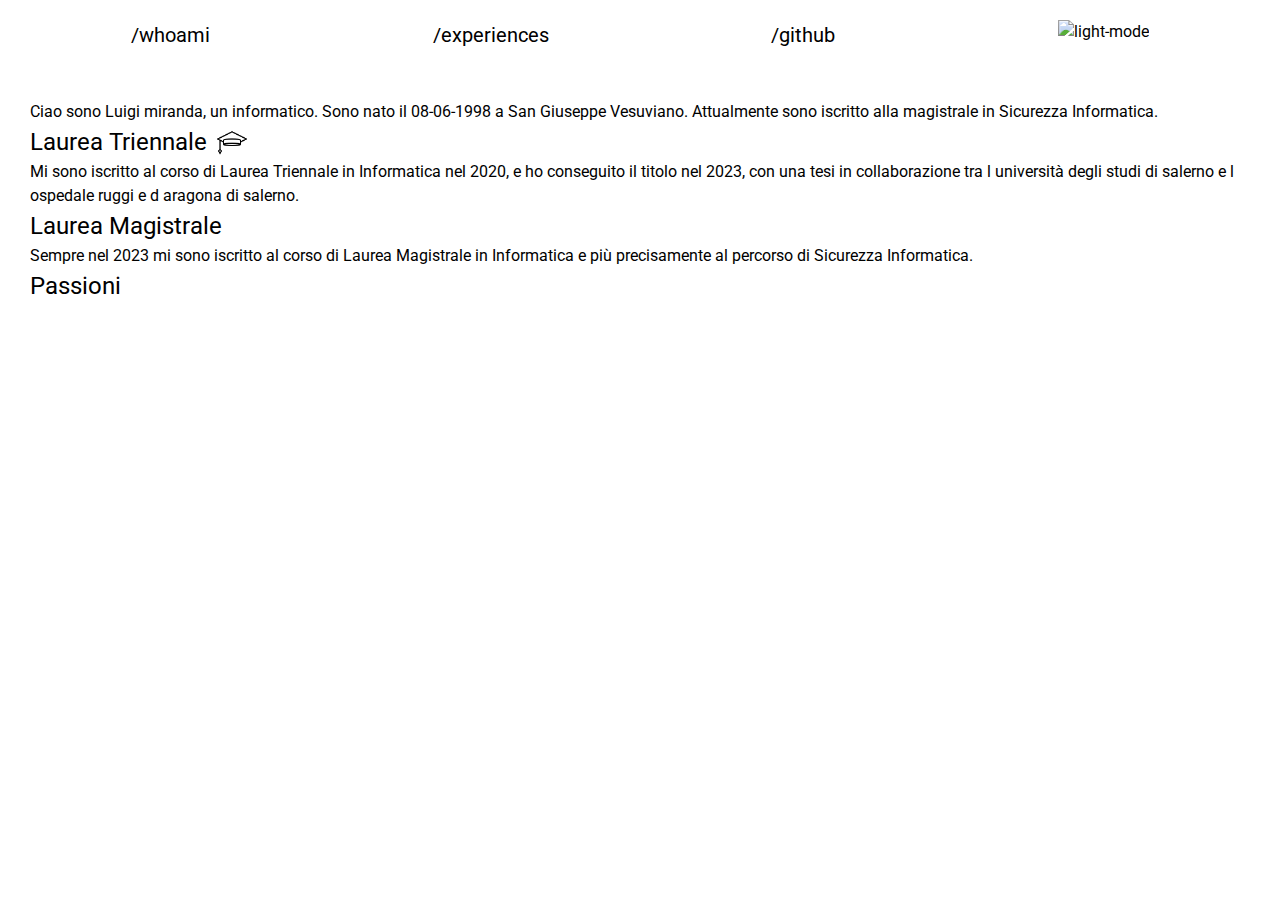
==== commit 61167b92: "New  version" ====
--- a/index.html
+++ b/index.html
@@ -1,108 +1,87 @@
 <!DOCTYPE html>
 <html lang="en">
-    <head>
-        <meta charset="UTF-8">
-        <meta name="viewport" content="width=device-width, initial-scale=1.0">
-        <link
-            href="https://fonts.googleapis.com/css2?family=Inter:wght@400;700&display=swap"
-            rel="stylesheet">
-        <meta name="google-site-verification"
-            content="UkN9KA8EFlXS-QkZfX7vEC8F8leZTqpJ5lcBjdOb5c4" />
-        <link rel="preconnect" href="https://fonts.googleapis.com">
-        <link rel="preconnect" href="https://fonts.gstatic.com" crossorigin>
-        <link
-            href="https://fonts.googleapis.com/css2?family=Roboto:ital,wght@0,100;0,300;0,400;0,500;0,700;0,900;1,100;1,300;1,400;1,500;1,700;1,900&display=swap"
-            rel="stylesheet">
-        <link rel="stylesheet" href="style.css">
-        <link rel="icon" href="favicon.svg" sizes="any" type="image/svg+xml">
-        <meta name="description" content="Luigi Miranda personal website">
-        <meta name="author" content="Luigi Miranda">
-        <title>Luigi Miranda</title>
-    </head>
-    <body>
-        <div class="grid-container">
-            <div class="header-item">
-                <img class="nav-icon" src="img/logo.svg" alt="logo">
-                <img class="nav-icon dark-light-mode" id="dark"
-                    src="img/light-mode.svg" alt="light-mode">
-                <img class="nav-icon dark-light-mode" id="light"
-                    src="img/dark-mode.svg" alt="dark-mode"
-                    style="display: none;">
-            </div>
-            <div class="title-item">
-                <h1>
-                    <span id="prompt">myPortfolio:~$</span>
-                    <span id="hello">Ciao, sono <span id="title-name">Luigi Miranda</span> </span>
-                </h1>
-                <!-- <div class="terminal-info">
-                    <div class="terminal-info-navbar">
-                        <img src="img/close-icon.svg" alt="close-icon">
-                    </div>
-                    <div class="terminal-info-content">
-                        <div class="terminal-info-content-text">
-                            Download my CV -------\>
-                        </div>
-                        <div class="terminal-info-content-img">
-                            <img src="img/curriculum.svg" alt="curriculum-icon">
-                        </div>
-                    </div>
-                </div>  -->
-                
-            </div>
-            <div class="img-item">
-                <div class="profile-img">
-                    <img src="img/profilo.jpeg" alt="profilo-image">
-                </div>
-            </div>
-            <div class="social-item">
-                <a href="https://github.com/luigimiranda"><img class="nav-icon" src="img/social-icon/github.svg"
-                    alt="github-icon"></a>
-                <img class="nav-icon" src="img/social-icon/instagram.svg"
-                    alt="instagram-icon">
-                <img class="nav-icon" src="img/social-icon/linkedin.svg"
-                    alt="linkedin-icon">
-                <img class="nav-icon" src="img/social-icon/map.svg"
-                    alt="maps-icon">
-                <img class="nav-icon" src="img/social-icon/gmail.svg"
-                    alt="mail-icon">
-            </div>
-            <div class="selection-item">
-                <div class="selection-item-button focus" id="about">About
-                    me</div>
-                <div class="selection-item-button"
-                    id="experiences">Experiences</div>
-                <div class="selection-item-button"
-                    id="projects">Projects</div>
-            </div>
-            <div class="content-item" id="about-content">
-                <p>Sono nato a San Giuseppe Vesuviano in provincia di Napoli
-                    l'8/06/1998,
-                    sono iscritto al corso di Laurea Magistrale in
-                    Informatica presso
-                    l'Università degli Studi di Salerno. Sono laureato
-                    triennale in
-                    Informatica presso l’Università di Salerno. In questi
-                    anni ho acquisito
-                    molte conoscenze nell'ambito della Programmazione, della
-                    Logica
-                    Matematica e degli Algoritmi.
-                </p>
-            </div>
 
-            <div class="content-item hide" id="experiences-content">
-                secondo
-            </div>
-            <div class="content-item hide" id="projects-content">
-                terzo
-            </div>
-            <div class="footer-item">
-                Footer
-            </div>
+<head>
+    <meta charset="UTF-8">
+    <meta name="viewport" content="width=device-width, initial-scale=1.0">
+    <link href="https://fonts.googleapis.com/css2?family=Inter:wght@400;700&display=swap" rel="stylesheet">
+    <link rel="preconnect" href="https://fonts.googleapis.com">
+    <link rel="preconnect" href="https://fonts.gstatic.com" crossorigin>
+    <link
+        href="https://fonts.googleapis.com/css2?family=Roboto:ital,wght@0,100;0,300;0,400;0,500;0,700;0,900;1,100;1,300;1,400;1,500;1,700;1,900&display=swap"
+        rel="stylesheet">
+    <link rel="icon" href="favicon.svg" sizes="any" type="image/svg+xml">
+    <link rel="stylesheet" href="style.css">
+    <title>Luigi Miranda</title>
+</head>
+
+<body>
+    <div class="header">
+        <ul>
+            <a href="index.html">
+                <li>/whoami</li>
+            </a>
+            <a href="esperienze.html">
+                <li>/experiences</li>
+            </a>
+            <a target="_blank" href="https://github.com/luigimiranda">
+                <li>/github</li>
+            </a>
+
+            <img class="nav-icon dark-light-mode" id="dark" src="img/light-mode.svg" alt="light-mode">
+            <img class="nav-icon dark-light-mode" id="light" src="img/dark-mode.svg" alt="dark-mode"
+                style="display: none;">
+        </ul>
+    </div>
+
+
+
+
+    <div class="presentazione">
+        <p>Ciao sono Luigi miranda, un informatico. Sono nato il 08-06-1998 a San Giuseppe Vesuviano. Attualmente sono
+            iscritto alla magistrale in Sicurezza Informatica.</p>
+
+
+
+        <div style="display: flex; align-items: center; gap: 10px;">
+            <h2 style="margin: 0;">Laurea Triennale</h2>
+            <img src="img/laurea.png" width="30" height="30" alt="Icona Laurea">
         </div>
 
-        <script src="script.js">
 
-            
-        </script>
-    </body>
+        Mi sono iscritto al corso di Laurea Triennale in Informatica nel 2020, e ho conseguito il titolo nel 2023, con
+        una tesi in collaborazione tra l università degli studi di salerno e l ospedale ruggi e d aragona di salerno.
+
+        <div class="flex-titolo">
+            <h2>Laurea Magistrale</h2>
+        </div>
+        Sempre nel 2023 mi sono iscritto al corso di Laurea Magistrale in Informatica e più precisamente al percorso di
+        Sicurezza Informatica.
+
+        <h2>Passioni</h2>
+
+    </div>
+
+
+
+    <script>
+        /* DARK MODE FUNCTION */
+        const dark_mode = document.querySelectorAll('.dark-light-mode')
+        const body = document.body
+        const nav_icon = document.querySelectorAll('.nav-icon')
+        const dark_btn = document.getElementById('dark')
+        const light_btn = document.getElementById('light')
+        dark_mode.forEach(element => {
+            element.addEventListener('click', () => {
+                dark_btn.style.display = dark_btn.style.display === 'none' ? 'block' : 'none'
+                light_btn.style.display = light_btn.style.display === 'none' ? 'block' : 'none'
+                body.classList.toggle('dark-mode')
+                nav_icon.forEach(el => {
+                    el.classList.toggle('dark')
+                });
+            })
+        });
+    </script>
+</body>
+
 </html>--- a/style.css
+++ b/style.css
@@ -70,263 +70,35 @@
     isolation: isolate;
 }
 
-
-
-
-/*
-GRID CONTAINER
-*/
-.grid-container {
-    display: grid;
-    grid-template-columns: 1fr;
-    height: 100%;
-}
-
-
 /*
 HEADER
 */
-.header-item {
+.header ul {
+    list-style-type: none;
     width: 100%;
-    display: flex;
-    justify-content: space-between;
+    display: flex; 
+    flex-direction: row;
+    justify-content:space-around;
     padding: 20px;
+}
+.header ul a {
+    text-decoration: none;
+    color: inherit;
+
+}
+.header ul a:hover {
+    text-decoration: underline;
+}
+
+.header li{
+    font-size: 1.25rem;
 }
 
 /*
-  TITLE PAGE
-  */
-.title-item {
-    align-items: center;
-    display: flex;
-    justify-content: center;
-    padding: 20px;
-}
-
-#prompt {
-
-    color: #F1AC6C;
-
-}
-
-#title-name {
-    font-weight: bold;
-}
-
-#prompt,
-#hello,
-#title-name {
-    margin-right: 4px;
-    /* Aggiunge uno spazio tra gli span */
-}
-
-
-/*
-  PROFILE IMAGE
-  */
-.profile-img {
-    margin: 20px auto;
-    width: 200px;
-    height: 200px;
-    border-radius: 35%;
-    overflow: hidden;
-    position: relative;
-}
-
-.profile-img img {
-    width: 100%;
-    /* L'immagine si adatta alla larghezza del suo contenitore */
-    height: auto;
-    /* L'altezza si adatta proporzionalmente */
-    position: relative;
-    /* Per consentire l'uso di top */
-    top: -30px;
-}
-
-/*
-  SOCIAL ICONS
-  */
-.social-item {
-    display: flex;
-    justify-content: center;
-    gap: 15px;
-}
-
-.social-item img {
-    width: 20px;
-}
-
-/*
-  NAVBAR SELECTION 
-  */
-.selection-item {
-    display: flex;
-    justify-content: center;
-    padding: 20px;
-}
-
-.selection-item-button {
-    background-color: #D9D9D9;
-    padding: 8px;
-}
-
-.selection-item-button:hover {
-    cursor: pointer;
-}
-
-.focus {
-    font-weight: 600;
-    background-color: #F1AC6C;
-}
-
-#about {
-    border-radius: 5px 0 0 5px;
-}
-
-#projects {
-    border-radius: 0 5px 5px 0;
-}
-
-
-/*
-  CONTENT OF SETCION: ABOUT ME, EXPEREINCES, PROJECTS
-  */
-.content-item {
-    padding: 20px;
-}
-
-
-/*
-  FOOTER
+PRESENTAZIONE
 */
-.footer-item {
-    display: flex;
-    justify-content: center;
-    padding: 20px;
-    
-}
-
-/*NASCONDI CONTENT AL CLICK*/
-.hide{
-    display: none; 
- }
- 
-
-
- .terminal-info-navbar{
-    display: none;
- }
-
- .terminal-info-content {
-    display: none;
- }
-
-@media (min-width: 766px) {
-    .grid-container {
-        grid-template-columns: 1fr 1fr;
-    }
-
-   .header-item {
-    grid-column: 1/3;
- 
-
-   }
-
-   .title-item{
-    grid-column: 1/2;
-    
-   }
-
-   .img-item{
-    grid-column: 2/3;
-    
-   }
-
-   .social-item {
-    grid-column: 2/3;
-  
-   }
-   .selection-item {
-    grid-column: 1/3;
-  
-   }
-    .content-item {
-        grid-column: 1/3;
-  
-    }
-
-    
-    .footer-item{
-        grid-column: 1/3;
-
-    }
-    .profile-img {
-        width: 300px;
-        height: 300px;
-        border-radius: 35%;
-        overflow: hidden;
-        position: relative;
-    }
-
-    .content-item{
-        padding: 20px 100px;
-        margin: 20px;
-    }
-  
-    .title-item{
-        justify-content: center;
-        flex-direction: column;
-    }
-
-    .terminal-info {
-        width: 100%;
-        max-width: 600px;
-        height: 100%;
-        max-height: 400px;
-        border: 5px solid black;
-        border-radius: 5px;
-        margin: 10px;
-    }
-
-    .terminal-info-navbar {
-        width: 100%;
-        height: 15%;
-        border-bottom: 2px solid black;
-        
-        display: flex;
-        justify-content: flex-end;
-    }
-
-    .terminal-info-content{
-        display: block;
-        
-    }
-
-    .terminal-info-content {
-        height: 85%;
-        display: flex;
-        justify-content: space-around;
-    }
-    .terminal-info-content-text {
-        display: flex;
-        justify-content: center; 
-        align-items: center;
-        height: 100%;  
-        font-weight: 600;  
-        font-size: 1.3em;
-    }
-    .terminal-info-content-img {
-        display: flex;
-        justify-content: center; 
-        align-items: center;
-        height: 100%;    
-    }
-    .terminal-info-content-img img {
-        width: 100px;
-    }
-
-    
-    
+.presentazione {
+    padding: 30px;
 }
 
 
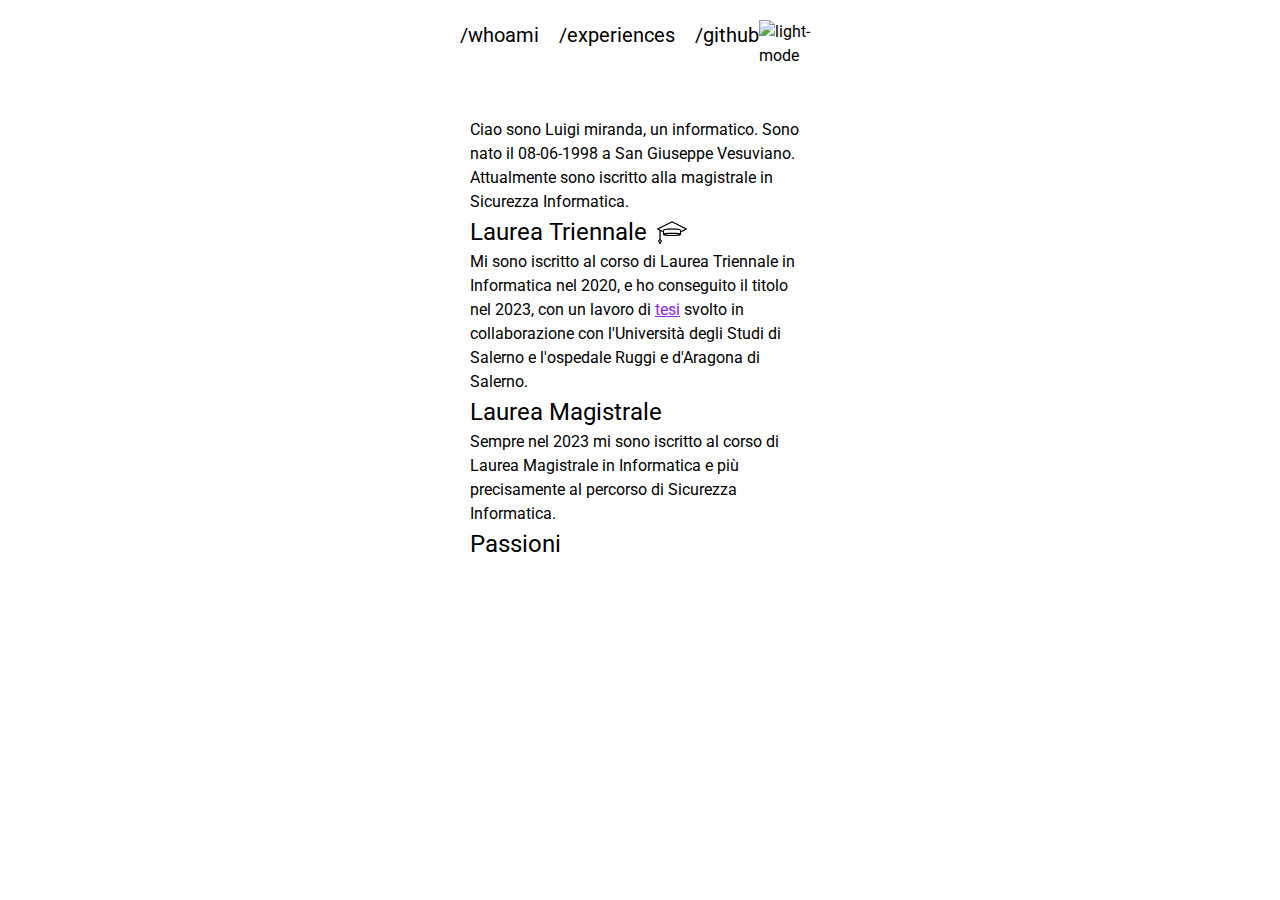
==== commit 538b7585: "Aggiunte media query" ====
--- a/index.html
+++ b/index.html
@@ -17,21 +17,28 @@
 
 <body>
     <div class="header">
-        <ul>
-            <a href="index.html">
-                <li>/whoami</li>
-            </a>
-            <a href="esperienze.html">
-                <li>/experiences</li>
-            </a>
-            <a target="_blank" href="https://github.com/luigimiranda">
-                <li>/github</li>
-            </a>
-
-            <img class="nav-icon dark-light-mode" id="dark" src="img/light-mode.svg" alt="light-mode">
-            <img class="nav-icon dark-light-mode" id="light" src="img/dark-mode.svg" alt="dark-mode"
-                style="display: none;">
-        </ul>
+        <div class="navbar">
+            <ul>
+                <a href="index.html">
+                    <li>/whoami</li>
+                </a>
+                <a href="esperienze.html">
+                    <li>/experiences</li>
+                </a>
+                <a target="_blank" href="https://github.com/luigimiranda">
+                    <li>/github</li>
+                </a>
+    
+            </ul>
+        </div>
+            <div class="cambio-colori">
+                <img class="nav-icon dark-light-mode" id="dark" src="img/light-mode.svg" alt="light-mode">
+                <img class="nav-icon dark-light-mode" id="light" src="img/dark-mode.svg" alt="dark-mode"
+                    style="display: none;">
+                
+            </div>
+        
+        
     </div>
 
 
@@ -50,7 +57,7 @@
 
 
         Mi sono iscritto al corso di Laurea Triennale in Informatica nel 2020, e ho conseguito il titolo nel 2023, con
-        una tesi in collaborazione tra l università degli studi di salerno e l ospedale ruggi e d aragona di salerno.
+        un lavoro di <a style="color: blueviolet;" target="_blank" href="https://github.com/luigiMiranda/Tesi-Triennale">tesi</a> svolto in collaborazione con l'Università degli Studi di Salerno e l'ospedale Ruggi e d'Aragona di Salerno.
 
         <div class="flex-titolo">
             <h2>Laurea Magistrale</h2>
--- a/style.css
+++ b/style.css
@@ -73,17 +73,24 @@
 /*
 HEADER
 */
+
+.header{
+    display: flex;
+    justify-content: space-between;
+    padding:1.25em;
+}
 .header ul {
     list-style-type: none;
-    width: 100%;
+    padding-left: 0;
     display: flex; 
-    flex-direction: row;
+    gap: 1em;
     justify-content:space-around;
-    padding: 20px;
+    font-size: 1.25em;
 }
 .header ul a {
     text-decoration: none;
     color: inherit;
+    
 
 }
 .header ul a:hover {
@@ -91,7 +98,14 @@
 }
 
 .header li{
-    font-size: 1.25rem;
+    
+    
+}
+
+
+.cambio-colori {
+    display: flex;
+    align-items: center;
 }
 
 /*
@@ -116,4 +130,13 @@
 .dark{
     filter: invert(100%);
 
+}
+
+
+@media (min-width: 480px) {
+    body{
+        width: 400px;
+        margin: 0 auto;
+    }
+
 }